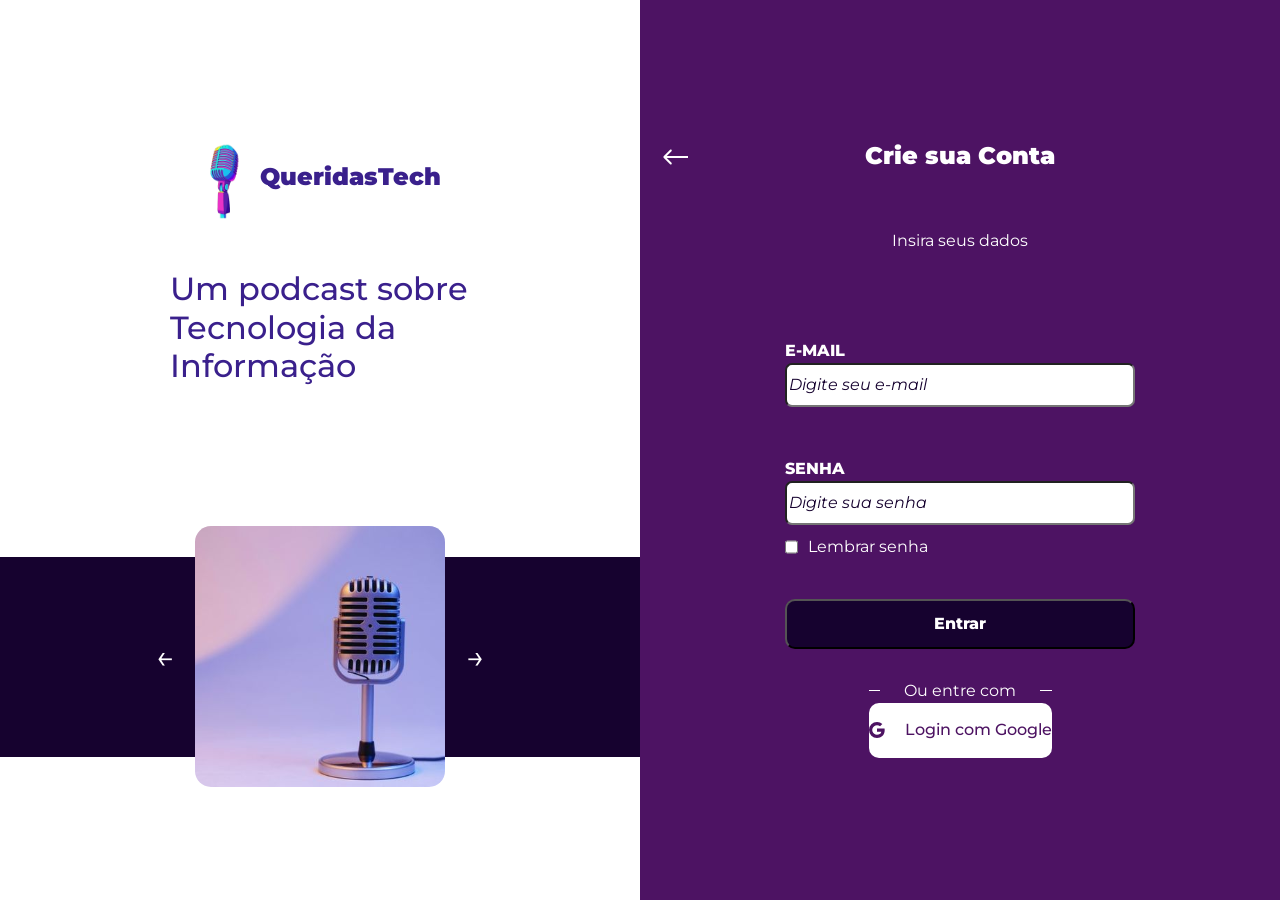
==== pages/cadastro/cadastro.html @ 18e51bb4 "eye adicionado" ====
<!DOCTYPE html>
<html lang="en">
<head>
    <meta charset="UTF-8">
    <meta name="viewport" content="width=device-width, initial-scale=1.0">
    <title>Cadastre-se</title>
    <link href="https://cdn.jsdelivr.net/npm/bootstrap@5.3.3/dist/css/bootstrap.min.css" rel="stylesheet" integrity="sha384-QWTKZyjpPEjISv5WaRU9OFeRpok6YctnYmDr5pNlyT2bRjXh0JMhjY6hW+ALEwIH" crossorigin="anonymous">
    <script src="https://cdn.jsdelivr.net/npm/bootstrap@5.3.3/dist/js/bootstrap.bundle.min.js" integrity="sha384-YvpcrYf0tY3lHB60NNkmXc5s9fDVZLESaAA55NDzOxhy9GkcIdslK1eN7N6jIeHz" crossorigin="anonymous"></script>
    <link rel="preconnect" href="https://fonts.googleapis.com">
    <link rel="preconnect" href="https://fonts.gstatic.com" crossorigin>
    <link href="https://fonts.googleapis.com/css2?family=Montserrat:ital,wght@0,100..900;1,100..900&display=swap" rel="stylesheet">
    <link rel="preconnect" href="https://fonts.googleapis.com">
    <link rel="preconnect" href="https://fonts.gstatic.com" crossorigin>
    <link rel="stylesheet" href="./cadastro.css">
    <link href="https://fonts.googleapis.com/css2?family=Montagu+Slab:opsz,wght@16..144,100..700&family=Montserrat:ital,wght@0,100..900;1,100..900&display=swap" rel="stylesheet">
</head>
<body>
   <main>
    <div class="login-body">
        <section class="visual-carousel">
            <div class="text-carousel">
                <div class="logo">
                    <img src="../../Assets/img/LOGO.svg" alt="Microfone roxo">
                    <h2>QueridasTech</h2>
                </div>
                <h2>Um podcast sobre <span>Tecnologia da Informação</span></h2> 
            </div>
            <div class="carousel-body">
                <div class="card-container">
                    <button class="arrow left-arrow">←</button>
                    <div class="card">
                      <img src="../../Assets/img/carousel-login.svg" alt="Microfone" />
                    </div>
                    <button class="arrow right-arrow">→</button>
                  </div>               
            </div>
  
        </section>
        <section class="login-component" style="background-color: #4D1363;">
            <div class="body-login">
                <div class="title-login">
                    <div class="arrow-login">
                        <a href="../../index.html">
                            <svg width="25" height="24" viewBox="0 0 37 24" fill="none" xmlns="http://www.w3.org/2000/svg">
                                <path d="M0.939339 10.9393C0.353554 11.5251 0.353554 12.4749 0.939339 13.0607L10.4853 22.6066C11.0711 23.1924 12.0208 23.1924 12.6066 22.6066C13.1924 22.0208 13.1924 21.0711 12.6066 20.4853L4.12132 12L12.6066 3.51472C13.1924 2.92893 13.1924 1.97919 12.6066 1.3934C12.0208 0.807611 11.0711 0.807611 10.4853 1.3934L0.939339 10.9393ZM37 10.5L2 10.5V13.5L37 13.5V10.5Z" fill="white"/>
                            </svg>
                        </a>
                    </div>
                    <h2>Crie sua Conta</h2>
                    
                </div>
                <p>Insira seus dados</p>
                
                
        
                <div class="form-login">
                    <div class="input-forms">
                        <div class="input-login">
                            <label for="email">E-MAIL</label>
                            <input id="email" type="email" placeholder="Digite seu e-mail">
                        </div>
                    
                        <div class="input-login">
                            <label for="password">SENHA</label>
                            <input id="password" type="password" placeholder="Digite sua senha">
                        </div>
                    
                        <div class="input-checkbox">
                            <input id="remember" type="checkbox">
                            <label for="remember">Lembrar senha</label>
                        </div>
                    </div>
        
                    <div class="input-button">
                        <button type="submit">Entrar</button>
                    </div>
                </div>

               <div class="sign-google">
                <div class="divider">
                    <span>Ou entre com</span>
                </div>
                <div class="login-google">
                    <a href="#">
                        <svg xmlns="http://www.w3.org/2000/svg" width="16" height="16" fill="currentColor" class="bi bi-google" viewBox="0 0 16 16">
                            <path d="M15.545 6.558a9.4 9.4 0 0 1 .139 1.626c0 2.434-.87 4.492-2.384 5.885h.002C11.978 15.292 10.158 16 8 16A8 8 0 1 1 8 0a7.7 7.7 0 0 1 5.352 2.082l-2.284 2.284A4.35 4.35 0 0 0 8 3.166c-2.087 0-3.86 1.408-4.492 3.304a4.8 4.8 0 0 0 0 3.063h.003c.635 1.893 2.405 3.301 4.492 3.301 1.078 0 2.004-.276 2.722-.764h-.003a3.7 3.7 0 0 0 1.599-2.431H8v-3.08z"/>
                        </svg>
                        <p>Login com Google</p>
                    </a>
                </div>
        
               </div>
            </div>
        </section>
        
    </div>
   </main> 
</body>
</html>
---- pages/cadastro/cadastro.css ----
body {
    font-family: 'Montserrat';
    margin: 0;
    padding: 0;
    height: 100vh;
    display: flex;
    justify-content: center;
    align-items: center;
}


main{
    display: flex;
    flex-direction: row;
    max-width: 100vw;
    width: 100%;
    gap: 60px;
    max-height: 100vh;
    height: 100%;
}

.login-body {
    display: flex;
    flex-direction: row;
    justify-content: space-between;
    align-items: center;
    width: 100%;
    max-width: 100vw;
    max-height: 100vh;
    height: 100%;
}
  

.visual-carousel, .login-component {
    display: flex;
    flex-direction: column;
    justify-content: space-evenly; /* Espaçamento uniforme */
    align-items: center;
    max-width: 50vw;
    width: 50%;
    max-height: 100vh;
    height: 100%; /* Mantém espaço superior/inferior */
    gap: 20px;
}

.carousel-body {
    max-width: 400px;
    width: 100%;
}

.text-carousel{
    display: flex;
    flex-direction: column;
    gap: 50px;
    align-items: center;
    justify-content: center;
    color: #3A208C;
    max-width: 300px;
}

.logo {
    display: flex;
    justify-content: center;
    align-items: center;
}

.logo img {
    max-width: 60px;
    width: 100%;
}

.logo h2 {
    font-size: clamp(1.5rem, 1vw, 1rem);
    font-weight: 900;
}





.login-component{
    max-width: 50vw;
    width: 100%;
    color: #4D1362;
    display: flex;
    flex-direction: column;
    max-height: 100%;
    height: 100%;
}



.body-login{
    display: flex;
    flex-direction: column;
    max-width: 80vw;
    width: 100%;
    justify-content: space-evenly;
    color: white
}


.carousel-body{
    display: flex;
    flex-direction: column;
    justify-content: center;
    align-items: center;
    max-width: 100vw;
    width: 100%;
}


  
  .card-container {
    display: flex;
    align-items: center;
    gap: 10px;
    background-color: #16022F;
    max-width: 100vw;
    width: 100%;
    max-height: 400px;
    height: 100%;
    align-items: center;
    justify-content:center;
    gap: 60px;
  }
  
  .card {
    position: relative; /* Define o contêiner como referência para a imagem */
    border-radius: 15px;
    overflow: visible; /* Permite que a imagem saia do contêiner */
    width: 200px;
    height: 200px;
    background-color: #fff;
    display: flex;
    justify-content: center;
    align-items: center;
    margin: 10rem, 0;
}

.card img {
    position: absolute; /* Torna a imagem independente do tamanho do contêiner */
    top: 10;
    left: 2;
    width: 250px; /* Ajuste o tamanho para ser maior que o contêiner */
    height: auto; /* Mantém a proporção */
    z-index: 1; /* Garante que a imagem esteja acima de outros elementos */
}

  
  .arrow {
    background: none;
    border: none;
    color: white;
    font-size: 2rem;
    cursor: pointer;
  }
  
  .left-arrow {
    margin-right: -20px;
  }
  
  .right-arrow {
    margin-left: -20px;
  }
  

  .login-component{
    gap: 30px;
  }

  .body-login{
    display: flex;
    flex-direction: column;
    justify-content: space-between;
    align-items: center;
    gap: 30px;

  }


  .title-login{
    display: flex;
    position: relative;
    justify-content: center;
    align-items: center;
    width: 100%;
    margin-top: 0px;
    margin-bottom: 20px;

  }


  .title-login h2{
    font-size: clamp(1.5rem, 1vw, 1rem);
    font-weight: 900;
  }


  .title-login svg{
    margin-bottom:10px;
    position: absolute;
    left: 23px;
    top: 3px;
  }



.title-login  svg:hover path{
    fill: #d9d9d9;
    transition: 0.3s ease;
    color: #d9d9d9;

}

.login-google{
    display: flex;
    flex-direction: row;
    max-width: 100vw;
    width: 100%;
    justify-content: center;
}

.login-google a{
    display: flex;
    flex-direction: row;
    gap: 20px;
    align-items: center;
    align-content: center;
    justify-content: center;
    text-decoration: none;
    color: #4D1362;
    background-color: white;
    max-width: 350px;
    width: 100%;
    border-radius: 10px;
}

.login-google a:hover{
    background-color: #d9d9d9;
    transition: 0.3s ease;
}


.login-google p{
    font-size: clamp(1rem, 1vw, 0.8rem);
    font-weight: 500;
    margin-top: 15px;
}

.divider {
    display: flex;
    align-items: center;
    text-align: center;
    max-width: 350px;
    width: 100%;
  }
  
  .divider::before,
  .divider::after {
    content: "";
    flex: 1;
    border-bottom: 1px solid white;
  }
  
  .divider::before {
    margin-right: 1.5em;
  }
  
  .divider::after {
    margin-left: 1.5em;
  }

  .form-login {
    display: flex; 
    flex-direction: column;
    justify-content: space-between;
    align-items: center;
    max-width: 100vw;
    width: 100%;
    gap: 40px;
  }

  .input-forms{
    display: flex;
    flex-direction: column;
    gap: 10px;
    max-width: 100vw;
    width: 100%;
    justify-content: center;
    align-items: center;
  }


  .input-login {
    display: flex;
    flex-direction: column; 
    align-items: flex-start; 
    margin-top: 40px;
    max-width: 350px; 
    width: 100%; 
}
.input-login label {
    font-size: clamp(1rem, 1vw, 0.8rem);
    font-weight: 800;
    text-align: left;
    width: 100%; 
}
.input-login input {
    max-width: 350px;
    width: 100%;
    padding: 8px 0 8px 2px; 
    border-radius: 7px;
}

.input-login input::placeholder{
    font-style: italic;
    color: #16022F;
}


.input-checkbox{
    display: flex;
    justify-content: start;
    max-width: 350px;
    width: 100%;
    gap: 10px;
}



.input-button{
    display: flex;
    max-width: 400px;
    width: 100%;
    justify-content:center;
}


.input-button button{
    max-width: 350px;
    width: 100%;
    padding: 11px 0;
    border-radius: 10px;
    background-color: #16022F;
    color: white;
    font-size: clamp(1rem, 1vw, 0.8rem);
    font-weight: 800;
}

.input-button button:hover{
    background-color: #d9d9d9;
    color: #16022F;
}

@media screen and (max-width: 768px){
    main {
        display: flex;
        flex-wrap: wrap;

    }

    .login-body{
        display: flex;
        flex-direction: column;
    }

    .visual-carousel, .login-component{
        max-width: 100vw;
        width: 100%;
    }

    .login-component{
        margin: 20rem, 0;    
    }

   .card-container{
    max-height: 300px;
    height: 100%;
   }

   .card img{
    max-width: 210px;
    width: 100%;
   }


   .title-login{
    margin-top:20px;
   }

}
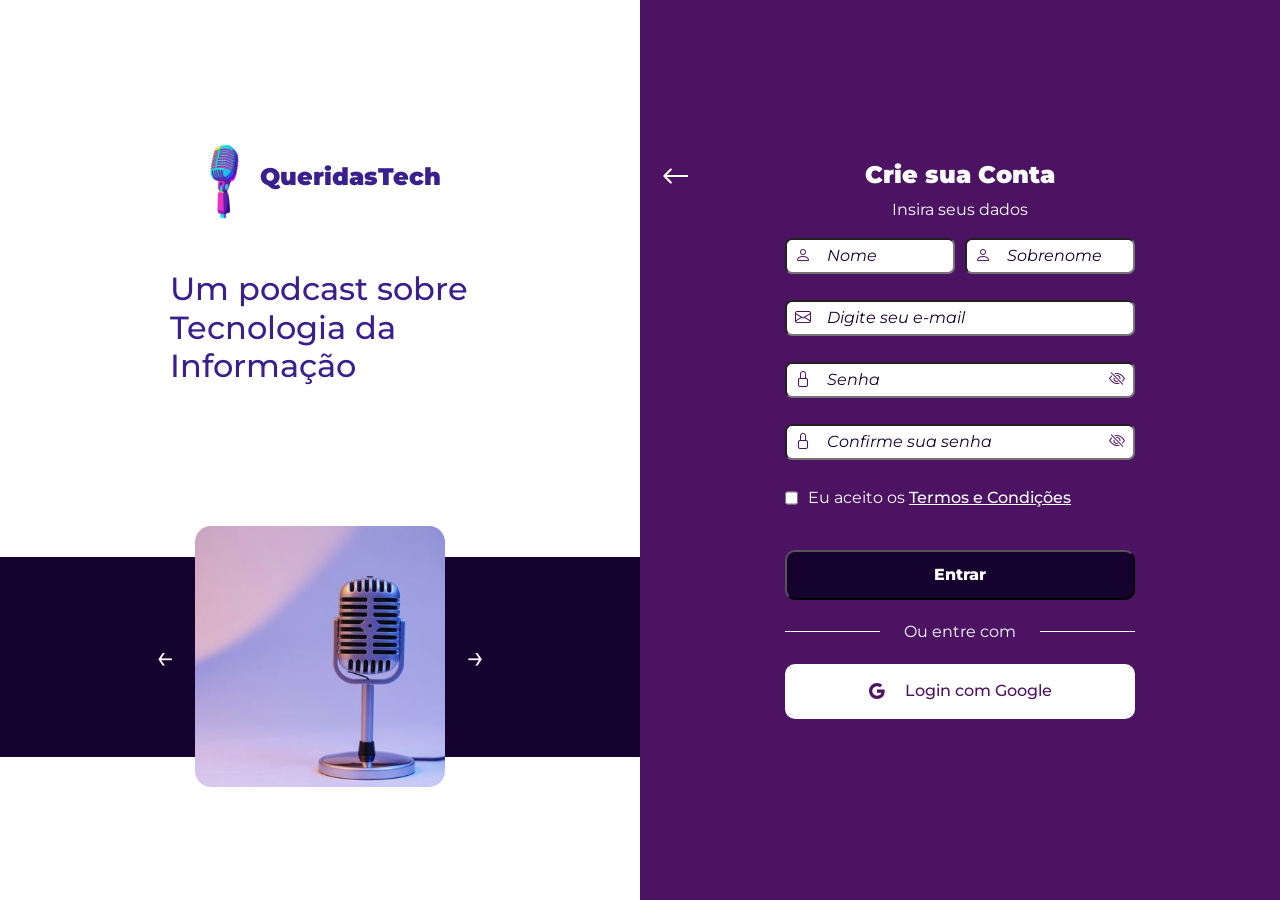
==== commit e56d1f19: "cadastro responsivo" ====
--- a/pages/cadastro/cadastro.html
+++ b/pages/cadastro/cadastro.html
@@ -11,6 +11,7 @@
     <link href="https://fonts.googleapis.com/css2?family=Montserrat:ital,wght@0,100..900;1,100..900&display=swap" rel="stylesheet">
     <link rel="preconnect" href="https://fonts.googleapis.com">
     <link rel="preconnect" href="https://fonts.gstatic.com" crossorigin>
+    <link href="https://cdn.jsdelivr.net/npm/bootstrap-icons/font/bootstrap-icons.css" rel="stylesheet">
     <link rel="stylesheet" href="./cadastro.css">
     <link href="https://fonts.googleapis.com/css2?family=Montagu+Slab:opsz,wght@16..144,100..700&family=Montserrat:ital,wght@0,100..900;1,100..900&display=swap" rel="stylesheet">
 </head>
@@ -55,19 +56,51 @@
         
                 <div class="form-login">
                     <div class="input-forms">
-                        <div class="input-login">
-                            <label for="email">E-MAIL</label>
-                            <input id="email" type="email" placeholder="Digite seu e-mail">
+                        <div class="name-input">
+                            <div class="input-login" style="position: relative;">
+                                <input type="text" id="name" class="input-with-icon" placeholder="Nome" />
+                                <i class="bi bi-person" style="position: absolute; left: 10px; top: 50%; transform: translateY(-50%);"></i>
+                            </div>
+                            
+                            <div class="input-login" style="position: relative;">
+                                <input type="text" id="lastName" class="input-with-icon" placeholder="Sobrenome" />
+                                <i class="bi bi-person" style="position: absolute; left: 10px; top: 50%; transform: translateY(-50%);"></i>
+                            </div>
+                        </div>
+                        <div class="input-login" style="position: relative;">
+                            <input id="email" type="email" class="input-with-icon" placeholder="Digite seu e-mail">
+                            <i class="bi bi-envelope" style="position: absolute; left: 10px; top: 50%; transform: translateY(-50%);"></i>
+
                         </div>
                     
-                        <div class="input-login">
-                            <label for="password">SENHA</label>
-                            <input id="password" type="password" placeholder="Digite sua senha">
+                        <div class="input-login position-relative">
+                            <input id="password" type="password" class="input-with-icon" placeholder="Senha" class="form-control">
+                            <i class="bi bi-lock" style="position: absolute; left: 10px; top: 50%; transform: translateY(-50%);"></i>
+                            <span id="toggle-password" class="position-absolute" style="right: 10px; top: 50%; transform: translateY(-50%); cursor: pointer;">
+                                <!-- Olho com barra (ícone inicial) -->
+                                <i id="eye-slash" class="bi bi-eye-slash" style="display: inline;"></i>
+                                
+                                <!-- Olho (ícone quando a senha for visível) -->
+                                <i id="eye" class="bi bi-eye" style="display: none;"></i>
+                            </span>
                         </div>
+                        <div class="input-login position-relative">
+                            <input id="confirm-password" type="password" placeholder="Confirme sua senha" class="input-with-icon" class="form-control">
+                            <i class="bi bi-lock" style="position: absolute; left: 10px; top: 50%; transform: translateY(-50%);"></i>
+                            <span id="toggle-password-confirm" class="position-absolute" style="right: 10px; bottom: 50%; transform: translateY(-50%); cursor: pointer;">
+                                <!-- Olho com barra (ícone inicial) -->
+                                <i id="eye-slash-confirm" class="bi bi-eye-slash" style="display: inline;"></i>
+                                
+                                <!-- Olho (ícone quando a senha for visível) -->
+                                <i id="eye-confirm" class="bi bi-eye" style="display: none;"></i>
+                            </span>
+                        </div>
+                        
+                        
                     
                         <div class="input-checkbox">
                             <input id="remember" type="checkbox">
-                            <label for="remember">Lembrar senha</label>
+                            <label for="remember">Eu aceito os <a href="#"><u>Termos e Condições</u></a></label>
                         </div>
                     </div>
         
@@ -77,17 +110,17 @@
                 </div>
 
                <div class="sign-google">
-                <div class="divider">
-                    <span>Ou entre com</span>
-                </div>
-                <div class="login-google">
-                    <a href="#">
-                        <svg xmlns="http://www.w3.org/2000/svg" width="16" height="16" fill="currentColor" class="bi bi-google" viewBox="0 0 16 16">
-                            <path d="M15.545 6.558a9.4 9.4 0 0 1 .139 1.626c0 2.434-.87 4.492-2.384 5.885h.002C11.978 15.292 10.158 16 8 16A8 8 0 1 1 8 0a7.7 7.7 0 0 1 5.352 2.082l-2.284 2.284A4.35 4.35 0 0 0 8 3.166c-2.087 0-3.86 1.408-4.492 3.304a4.8 4.8 0 0 0 0 3.063h.003c.635 1.893 2.405 3.301 4.492 3.301 1.078 0 2.004-.276 2.722-.764h-.003a3.7 3.7 0 0 0 1.599-2.431H8v-3.08z"/>
-                        </svg>
-                        <p>Login com Google</p>
-                    </a>
-                </div>
+                    <div class="divider">
+                        <span>Ou entre com</span>
+                    </div>
+                    <div class="login-google">
+                        <a href="#">
+                            <svg xmlns="http://www.w3.org/2000/svg" width="16" height="16" fill="currentColor" class="bi bi-google" viewBox="0 0 16 16">
+                                <path d="M15.545 6.558a9.4 9.4 0 0 1 .139 1.626c0 2.434-.87 4.492-2.384 5.885h.002C11.978 15.292 10.158 16 8 16A8 8 0 1 1 8 0a7.7 7.7 0 0 1 5.352 2.082l-2.284 2.284A4.35 4.35 0 0 0 8 3.166c-2.087 0-3.86 1.408-4.492 3.304a4.8 4.8 0 0 0 0 3.063h.003c.635 1.893 2.405 3.301 4.492 3.301 1.078 0 2.004-.276 2.722-.764h-.003a3.7 3.7 0 0 0 1.599-2.431H8v-3.08z"/>
+                            </svg>
+                            <p>Login com Google</p>
+                        </a>
+                    </div>
         
                </div>
             </div>
@@ -95,5 +128,41 @@
         
     </div>
    </main> 
+
+   <script>
+    document.addEventListener('DOMContentLoaded', () => {
+        const passwordInput = document.getElementById('password');
+        const confirmPasswordInput = document.getElementById('confirm-password');
+        
+        const togglePassword = document.getElementById('toggle-password');
+        const togglePasswordConfirm = document.getElementById('toggle-password-confirm');
+        
+        const eye = document.getElementById('eye');
+        const eyeSlash = document.getElementById('eye-slash');
+        
+        const eyeConfirm = document.getElementById('eye-confirm');
+        const eyeSlashConfirm = document.getElementById('eye-slash-confirm');
+        
+        // Função para alternar visibilidade da senha
+        const toggleVisibility = (input, eyeIcon, eyeSlashIcon) => {
+            const isPasswordVisible = input.type === 'text';
+            input.type = isPasswordVisible ? 'password' : 'text';
+
+            eyeIcon.style.display = isPasswordVisible ? 'none' : 'inline';
+            eyeSlashIcon.style.display = isPasswordVisible ? 'inline' : 'none';
+        };
+        
+        // Evento de click para alternar a visibilidade da senha
+        togglePassword.addEventListener('click', () => {
+            toggleVisibility(passwordInput, eye, eyeSlash);
+        });
+
+        togglePasswordConfirm.addEventListener('click', () => {
+            toggleVisibility(confirmPasswordInput, eyeConfirm, eyeSlashConfirm);
+        });
+    });
+
+
+</script>
 </body>
 </html>
--- a/pages/cadastro/cadastro.css
+++ b/pages/cadastro/cadastro.css
@@ -1,3 +1,5 @@
+
+
 body {
     font-family: 'Montserrat';
     margin: 0;
@@ -174,7 +176,6 @@
     flex-direction: column;
     justify-content: space-between;
     align-items: center;
-    gap: 30px;
 
   }
 
@@ -185,9 +186,6 @@
     justify-content: center;
     align-items: center;
     width: 100%;
-    margin-top: 0px;
-    margin-bottom: 20px;
-
   }
 
 
@@ -213,63 +211,7 @@
 
 }
 
-.login-google{
-    display: flex;
-    flex-direction: row;
-    max-width: 100vw;
-    width: 100%;
-    justify-content: center;
-}
-
-.login-google a{
-    display: flex;
-    flex-direction: row;
-    gap: 20px;
-    align-items: center;
-    align-content: center;
-    justify-content: center;
-    text-decoration: none;
-    color: #4D1362;
-    background-color: white;
-    max-width: 350px;
-    width: 100%;
-    border-radius: 10px;
-}
-
-.login-google a:hover{
-    background-color: #d9d9d9;
-    transition: 0.3s ease;
-}
-
-
-.login-google p{
-    font-size: clamp(1rem, 1vw, 0.8rem);
-    font-weight: 500;
-    margin-top: 15px;
-}
-
-.divider {
-    display: flex;
-    align-items: center;
-    text-align: center;
-    max-width: 350px;
-    width: 100%;
-  }
-  
-  .divider::before,
-  .divider::after {
-    content: "";
-    flex: 1;
-    border-bottom: 1px solid white;
-  }
-  
-  .divider::before {
-    margin-right: 1.5em;
-  }
-  
-  .divider::after {
-    margin-left: 1.5em;
-  }
+
 
   .form-login {
     display: flex; 
@@ -293,31 +235,82 @@
 
 
   .input-login {
-    display: flex;
-    flex-direction: column; 
-    align-items: flex-start; 
-    margin-top: 40px;
-    max-width: 350px; 
-    width: 100%; 
-}
-.input-login label {
-    font-size: clamp(1rem, 1vw, 0.8rem);
-    font-weight: 800;
-    text-align: left;
-    width: 100%; 
-}
-.input-login input {
+    position: relative;
+    margin-bottom: 1rem;
     max-width: 350px;
-    width: 100%;
-    padding: 8px 0 8px 2px; 
+    width: 100%; /* Garantir que o input ocupe toda a largura disponível */
+    display: flex;  
+    align-self: center;
+}
+
+.input-with-icon {
+    width: 100%; /* Deixar o input ocupar 100% da largura disponível */
+    padding-left: 30px; /* Espaço para o ícone à esquerda */
+    padding-right: 30px; /* Espaço para o ícone à direita */
+    padding-top: 10px;
+    padding-bottom: 10px;
+    font-size: 16px;
+}
+
+.input-login input{
+    max-width: 400px;
+    width: 100% !important;
+    padding: 4px 0 4px 40px;  /* Ajuste o padding-left para dar espaço ao ícone */
     border-radius: 7px;
 }
 
-.input-login input::placeholder{
+
+
+
+.input-login i {
+    position: absolute;
+    right: 0px; /* Define a posição do ícone à esquerda */
+    top: 50%;
+    transform: translateY(-50%);
+    color:  #4D1362;
+}
+
+.input-with-icon {
+    padding-left: 40px;  /* Ajusta o valor para que o ícone e o texto do placeholder não se sobreponham */
+}
+
+.input-login input::placeholder {
     font-style: italic;
     color: #16022F;
 }
 
+.name-input{
+    display: flex;
+    gap: 10px;
+
+}
+
+.name-input input{
+    max-width: 170px;
+    width: 100%;
+}
+
+.input-login {
+    position: relative;
+}
+
+#password {
+    width: 100%; /* Faz com que o input ocupe toda a largura do contêiner */
+}
+
+#toggle-password {
+    position: absolute; /* Posiciona o ícone em relação ao input */
+    right: 10px; /* Coloca o ícone à direita do campo de input */
+    top: 50%; /* Posiciona verticalmente no meio */
+    transform: translateY(-20%); /* Ajusta o ícone para ficar centralizado verticalmente */
+    cursor: pointer; 
+    
+}
+
+/* Estilo do ícone de senha */
+#toggle-password svg path {
+    fill: #4D1362; /* Cor do ícone */
+}
 
 .input-checkbox{
     display: flex;
@@ -326,6 +319,8 @@
     width: 100%;
     gap: 10px;
 }
+
+
 
 
 
@@ -346,12 +341,99 @@
     color: white;
     font-size: clamp(1rem, 1vw, 0.8rem);
     font-weight: 800;
+    margin-bottom: 20px;
 }
 
 .input-button button:hover{
     background-color: #d9d9d9;
     color: #16022F;
 }
+
+.form-login a {
+    color: white;
+    text-decoration: none;
+    transition: 0.6s ease all;
+    font-size: clamp(1rem, 1vw, 0.8rem);
+    font-weight: 500;
+
+}
+
+.form-login a:hover{
+    color: #d9d9d9;
+    transform: scale(1.2);
+    
+} 
+
+
+.sign-google{
+    max-width: 400px;
+    width: 100%;
+    display: flex;
+    flex-direction: column;
+    justify-content: center;
+    align-items: center;
+    gap: 20px;
+}
+
+.login-google{
+    display: flex;
+    flex-direction: row;
+    max-width: 100vw;
+    width: 100%;
+    justify-content: center;
+    margin-bottom: 20px;
+}
+
+.login-google a{
+    display: flex;
+    flex-direction: row;
+    gap: 20px;
+    align-items: center;
+    align-content: center;
+    justify-content: center;
+    text-decoration: none;
+    color: #4D1362;
+    background-color: white;
+    max-width: 350px;
+    width: 100%;
+    border-radius: 10px;
+}
+
+.login-google a:hover{
+    background-color: #d9d9d9;
+    transition: 0.3s ease;
+}
+
+
+.login-google p{
+    font-size: clamp(1rem, 1vw, 0.8rem);
+    font-weight: 500;
+    margin-top: 15px;
+}
+
+.divider {
+    display: flex;
+    align-items: center;
+    text-align: center;
+    max-width: 350px;
+    width: 100%;
+  }
+  
+  .divider::before,
+  .divider::after {
+    content: "";
+    flex: 1;
+    border-bottom: 1px solid white;
+  }
+  
+  .divider::before {
+    margin-right: 1.5em;
+  }
+  
+  .divider::after {
+    margin-left: 1.5em;
+  }
+
 
 @media screen and (max-width: 768px){
     main {
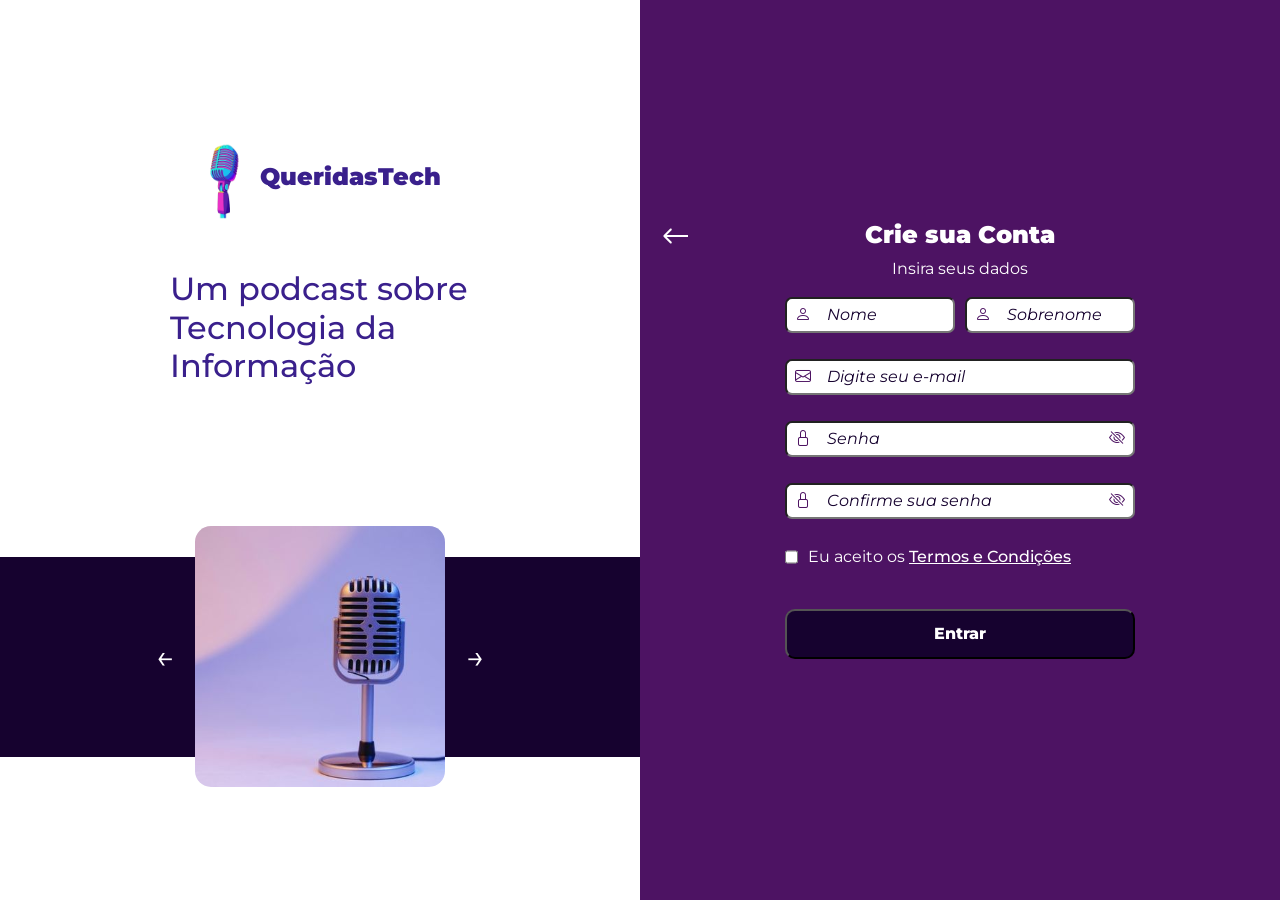
==== commit 7e5be1a4: "iniciando sobre nós" ====
--- a/pages/cadastro/cadastro.html
+++ b/pages/cadastro/cadastro.html
@@ -109,20 +109,7 @@
                     </div>
                 </div>
 
-               <div class="sign-google">
-                    <div class="divider">
-                        <span>Ou entre com</span>
-                    </div>
-                    <div class="login-google">
-                        <a href="#">
-                            <svg xmlns="http://www.w3.org/2000/svg" width="16" height="16" fill="currentColor" class="bi bi-google" viewBox="0 0 16 16">
-                                <path d="M15.545 6.558a9.4 9.4 0 0 1 .139 1.626c0 2.434-.87 4.492-2.384 5.885h.002C11.978 15.292 10.158 16 8 16A8 8 0 1 1 8 0a7.7 7.7 0 0 1 5.352 2.082l-2.284 2.284A4.35 4.35 0 0 0 8 3.166c-2.087 0-3.86 1.408-4.492 3.304a4.8 4.8 0 0 0 0 3.063h.003c.635 1.893 2.405 3.301 4.492 3.301 1.078 0 2.004-.276 2.722-.764h-.003a3.7 3.7 0 0 0 1.599-2.431H8v-3.08z"/>
-                            </svg>
-                            <p>Login com Google</p>
-                        </a>
-                    </div>
-        
-               </div>
+               
             </div>
         </section>
         
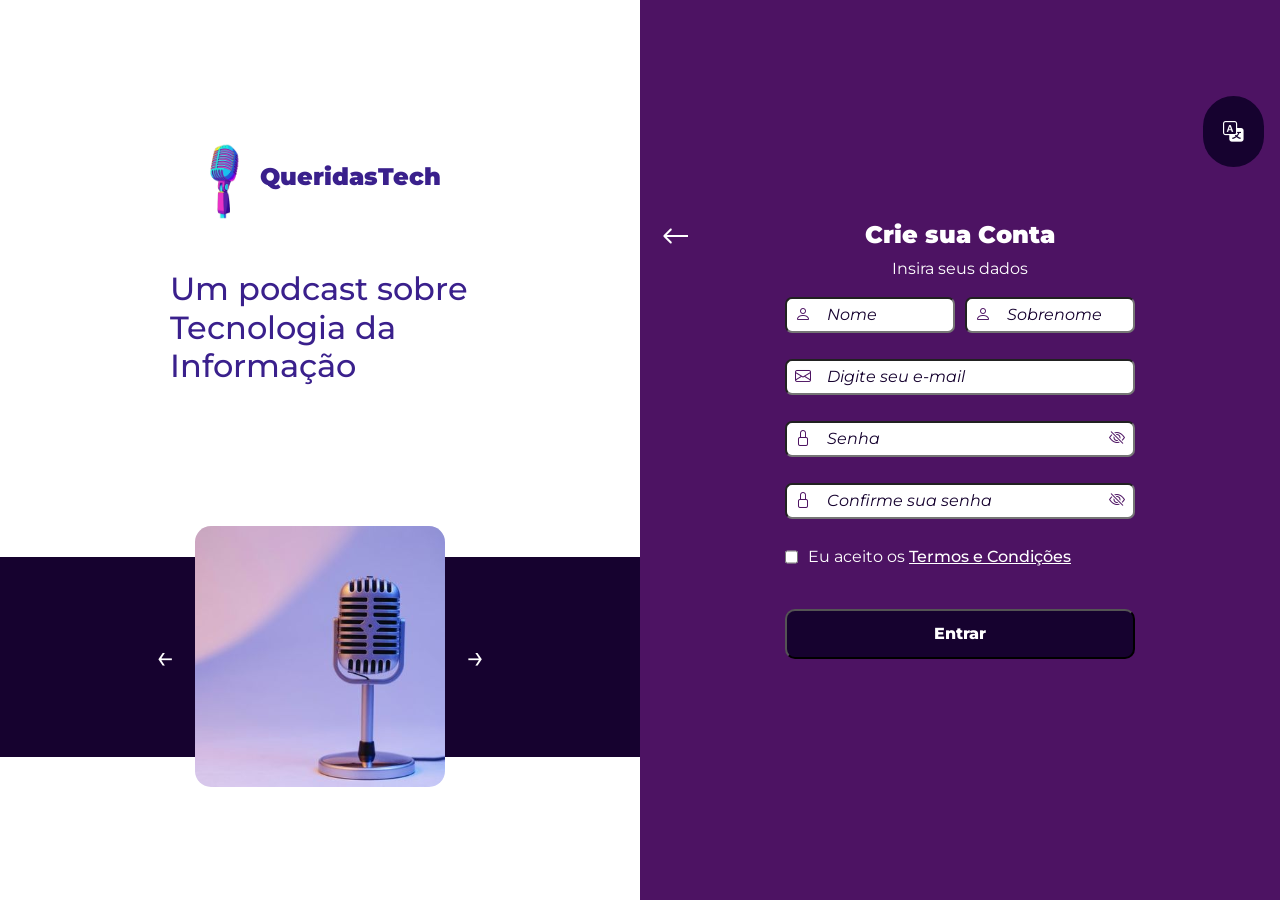
==== commit c879e2a2: "finalizando" ====
--- a/pages/cadastro/cadastro.html
+++ b/pages/cadastro/cadastro.html
@@ -14,6 +14,7 @@
     <link href="https://cdn.jsdelivr.net/npm/bootstrap-icons/font/bootstrap-icons.css" rel="stylesheet">
     <link rel="stylesheet" href="./cadastro.css">
     <link href="https://fonts.googleapis.com/css2?family=Montagu+Slab:opsz,wght@16..144,100..700&family=Montserrat:ital,wght@0,100..900;1,100..900&display=swap" rel="stylesheet">
+    <link rel="stylesheet" href="https://cdn.jsdelivr.net/npm/bootstrap-icons@1.11.3/font/bootstrap-icons.min.css">
 </head>
 <body>
    <main>
@@ -114,6 +115,7 @@
         </section>
         
     </div>
+    <button class="translate-button"><i class="bi bi-translate"></i></button>
    </main> 
 
    <script>
--- a/pages/cadastro/cadastro.css
+++ b/pages/cadastro/cadastro.css
@@ -19,7 +19,21 @@
     gap: 60px;
     max-height: 100vh;
     height: 100%;
-}
+    position: relative;
+}
+
+.translate-button{
+    position: absolute;
+    top: 6rem;
+    right: 1rem;
+    background-color: #16022F;
+    color: white;
+    border: none;
+    padding: 20px;
+    border-radius: 80px;
+    font-size: clamp(1.3rem, 1vw, 1rem);
+}
+    
 
 .login-body {
     display: flex;
